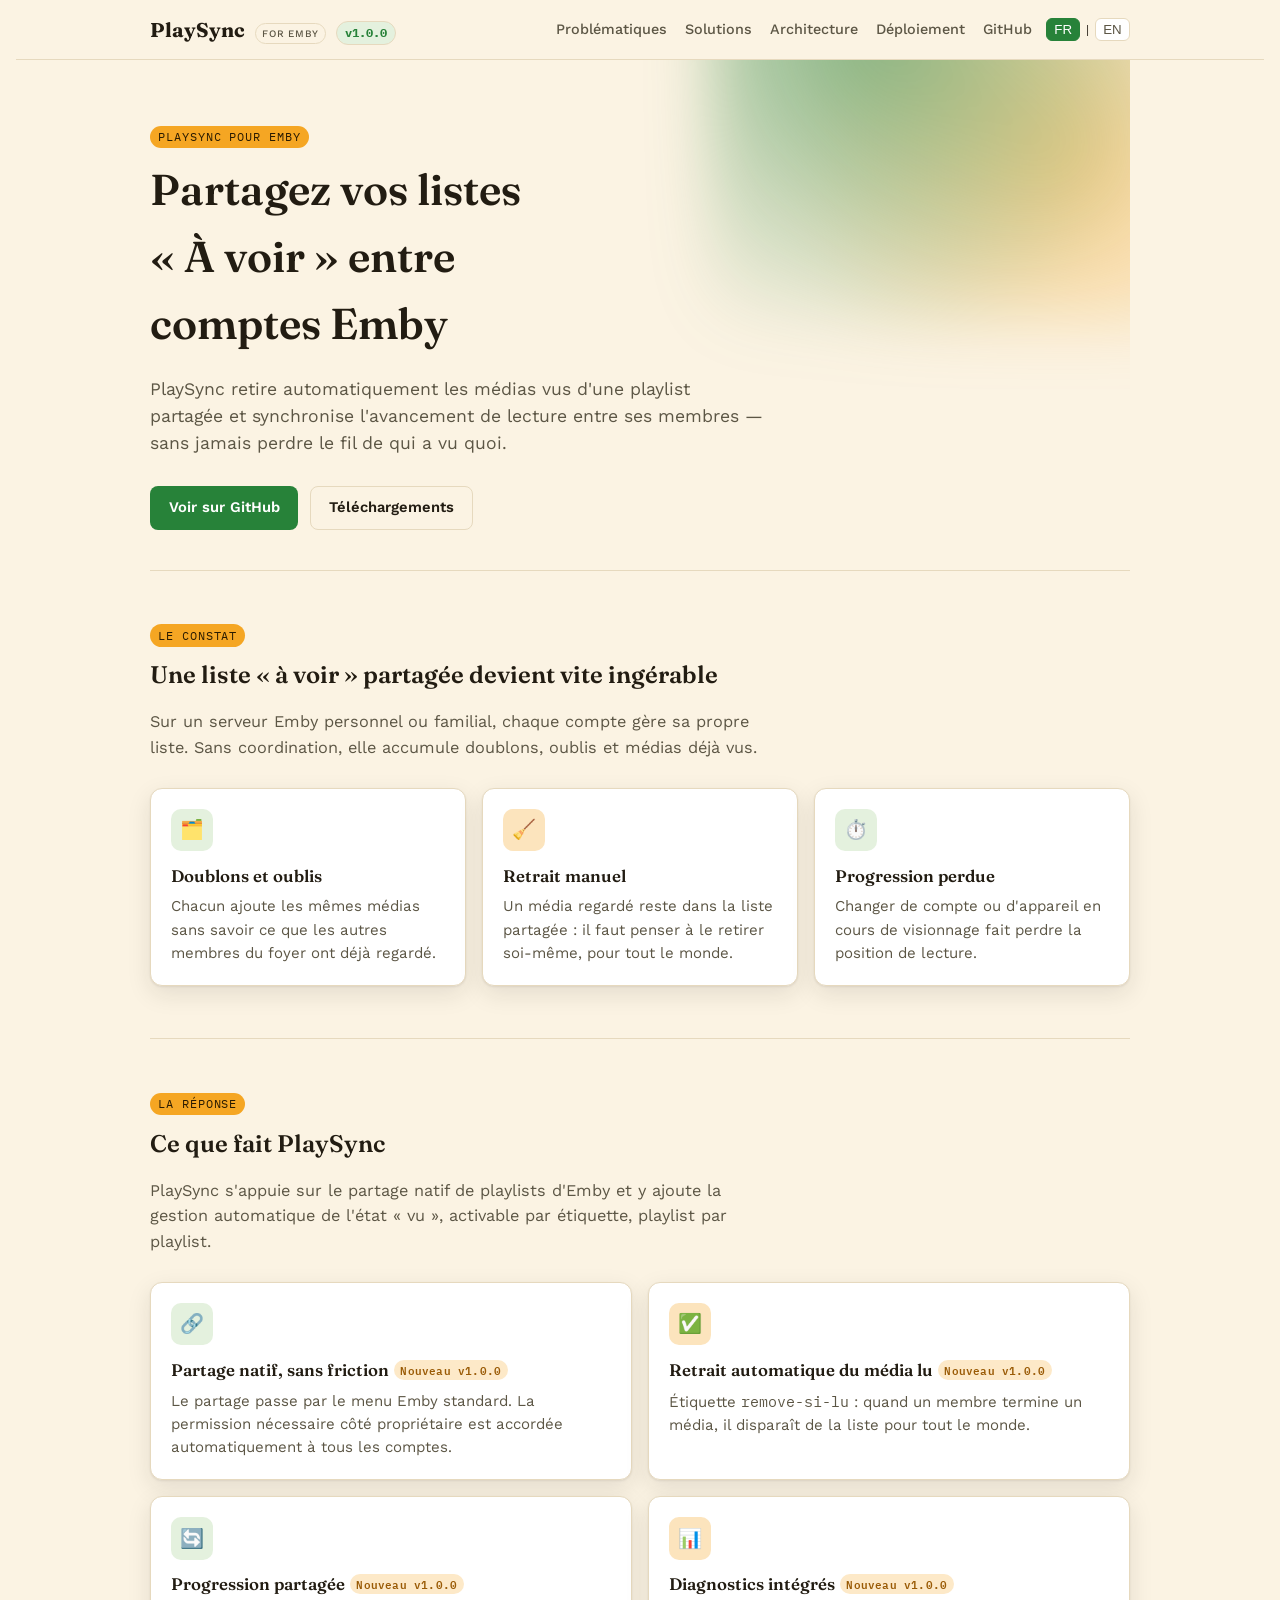
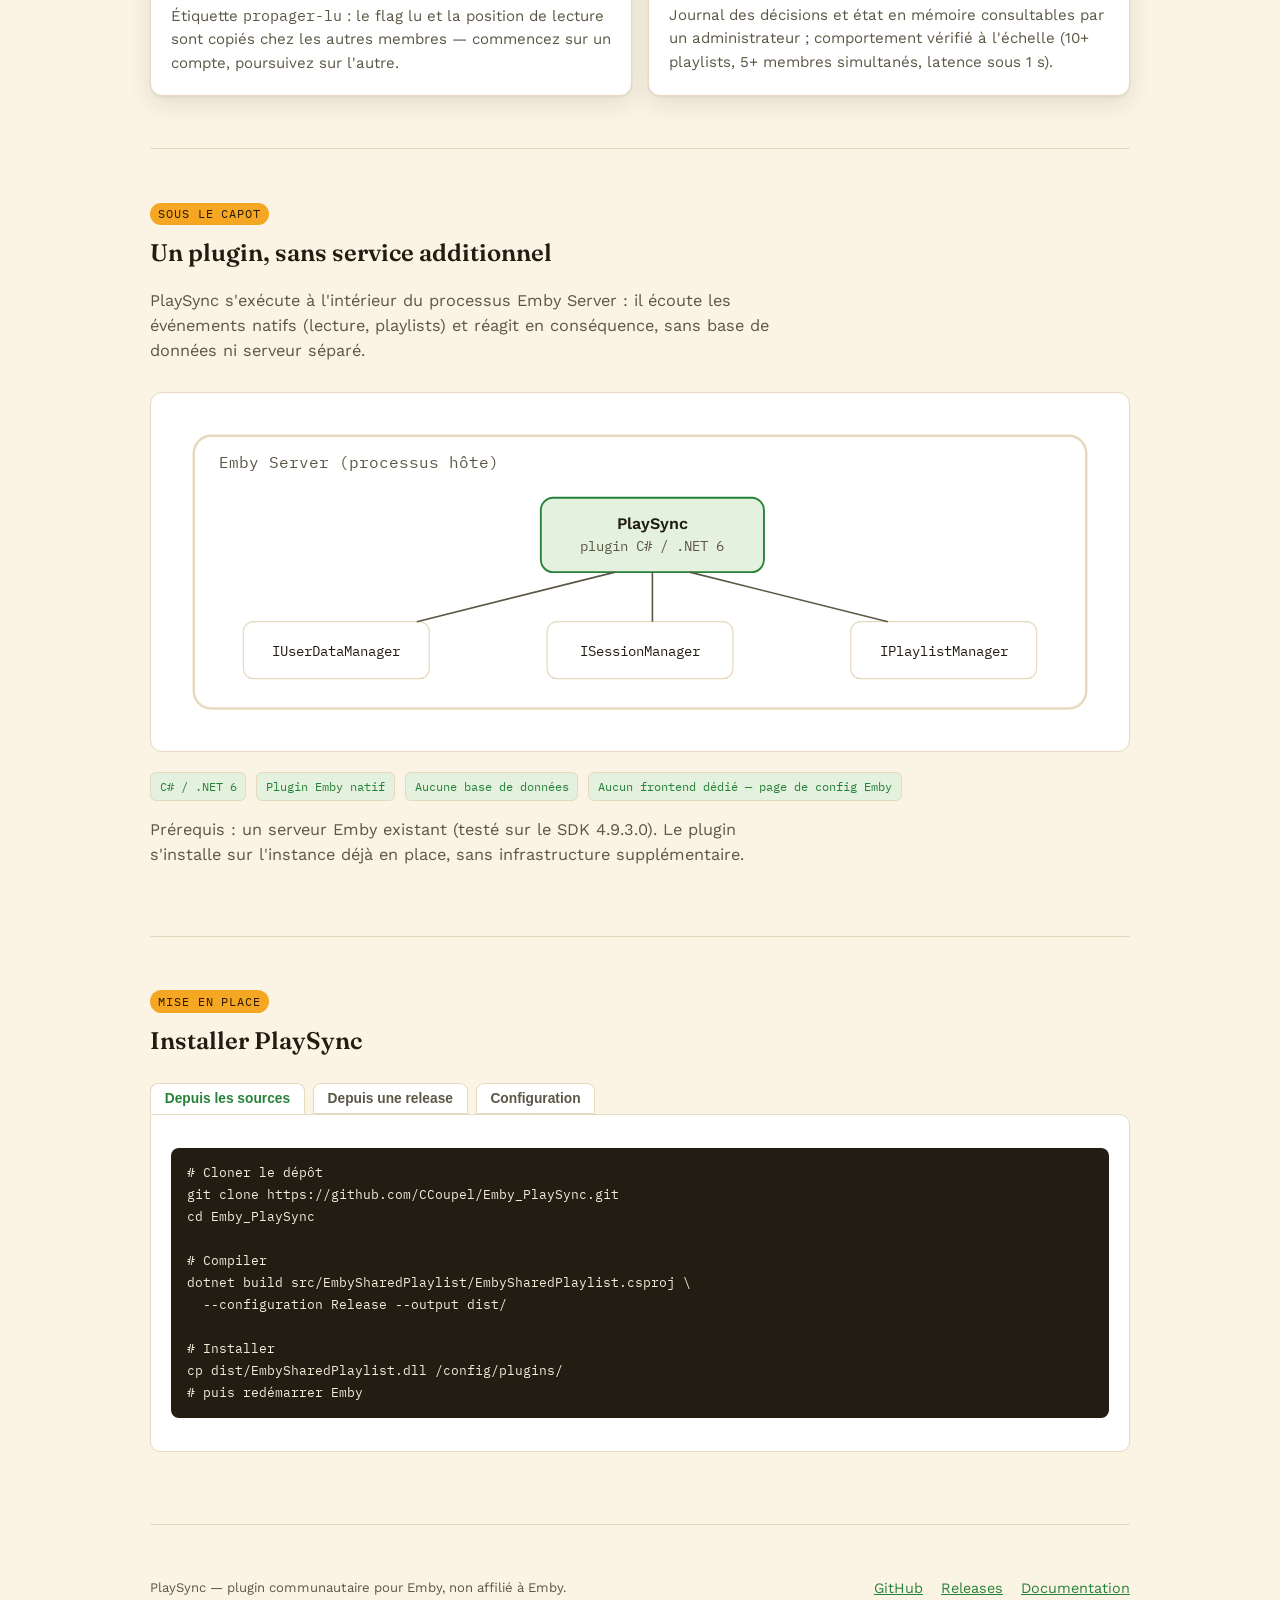
==== MARKETING/index.html @ bf190a09 "docs: met à jour toutes les références après le renommage du dépôt en Emby_PlaySync CCoupel/Emby_sha" ====
<!doctype html>
<html lang="fr">
<head>
  <meta charset="utf-8">
  <meta name="viewport" content="width=device-width, initial-scale=1, viewport-fit=cover">
  <title>PlaySync — playlists partagées pour Emby</title>
  <meta name="description" content="PlaySync partage des playlists « À voir » entre comptes Emby : retrait automatique des médias vus et progression de lecture synchronisée.">
  <meta name="current-major" content="1">
  <link rel="stylesheet" href="assets/style.css">
</head>
<body>

<!-- ============ HEADER ============ -->
<header>
  <div class="wrap row">
    <div class="brand">
      <span>PlaySync</span>
      <span class="for-emby">for Emby</span>
      <span class="version-pill">v1.0.0</span>
    </div>
    <nav>
      <a href="#problems" data-i18n="nav.problems">Problématiques</a>
      <a href="#solutions" data-i18n="nav.solutions">Solutions</a>
      <a href="#architecture" data-i18n="nav.architecture">Architecture</a>
      <a href="#deployment" data-i18n="nav.deployment">Déploiement</a>
      <a href="https://github.com/CCoupel/Emby_PlaySync" target="_blank" rel="noopener">GitHub</a>
    </nav>
    <div class="lang-switcher">
      <button class="lang-btn active" data-lang="fr">FR</button>
      <span>|</span>
      <button class="lang-btn" data-lang="en">EN</button>
    </div>
  </div>
</header>

<!-- ============ HERO ============ -->
<section class="hero wrap" style="border-top:none;">
  <span class="eyebrow" data-i18n="hero.eyebrow">PlaySync pour Emby</span>
  <h1 data-i18n="hero.title">Partagez vos listes « À voir » entre comptes Emby</h1>
  <p class="lede" data-i18n="hero.lede">PlaySync retire automatiquement les médias vus d'une playlist partagée et synchronise l'avancement de lecture entre ses membres — sans jamais perdre le fil de qui a vu quoi.</p>
  <div class="cta-row">
    <a class="btn btn-primary" href="https://github.com/CCoupel/Emby_PlaySync" target="_blank" rel="noopener" data-i18n="hero.cta_primary">Voir sur GitHub</a>
    <a class="btn btn-ghost" href="https://github.com/CCoupel/Emby_PlaySync/releases" target="_blank" rel="noopener" data-i18n="hero.cta_secondary">Téléchargements</a>
  </div>
</section>

<!-- ============ PROBLEMS ============ -->
<section id="problems" class="wrap">
  <span class="eyebrow" data-i18n="problems.eyebrow">Le constat</span>
  <h2 data-i18n="problems.title">Une liste « à voir » partagée devient vite ingérable</h2>
  <p class="intro" data-i18n="problems.intro">Sur un serveur Emby personnel ou familial, chaque compte gère sa propre liste. Sans coordination, elle accumule doublons, oublis et médias déjà vus.</p>
  <div class="grid3">
    <div class="card">
      <span class="icon">🗂️</span>
      <h3 data-i18n="problems.c1.title">Doublons et oublis</h3>
      <p data-i18n="problems.c1.text">Chacun ajoute les mêmes médias sans savoir ce que les autres membres du foyer ont déjà regardé.</p>
    </div>
    <div class="card">
      <span class="icon">🧹</span>
      <h3 data-i18n="problems.c2.title">Retrait manuel</h3>
      <p data-i18n="problems.c2.text">Un média regardé reste dans la liste partagée : il faut penser à le retirer soi-même, pour tout le monde.</p>
    </div>
    <div class="card">
      <span class="icon">⏱️</span>
      <h3 data-i18n="problems.c3.title">Progression perdue</h3>
      <p data-i18n="problems.c3.text">Changer de compte ou d'appareil en cours de visionnage fait perdre la position de lecture.</p>
    </div>
  </div>
</section>

<!-- ============ SOLUTIONS ============ -->
<section id="solutions" class="wrap">
  <span class="eyebrow" data-i18n="solutions.eyebrow">La réponse</span>
  <h2 data-i18n="solutions.title">Ce que fait PlaySync</h2>
  <p class="intro" data-i18n="solutions.intro">PlaySync s'appuie sur le partage natif de playlists d'Emby et y ajoute la gestion automatique de l'état « vu », activable par étiquette, playlist par playlist.</p>
  <div class="grid2">
    <div class="card">
      <span class="icon">🔗</span>
      <h3><span data-i18n="solutions.c1.title">Partage natif, sans friction</span> <span class="badge badge-orange" data-badge-version="v1.0.0">Nouveau v1.0.0</span></h3>
      <p data-i18n="solutions.c1.text">Le partage passe par le menu Emby standard. La permission nécessaire côté propriétaire est accordée automatiquement à tous les comptes.</p>
    </div>
    <div class="card">
      <span class="icon">✅</span>
      <h3><span data-i18n="solutions.c2.title">Retrait automatique du média lu</span> <span class="badge badge-orange" data-badge-version="v1.0.0">Nouveau v1.0.0</span></h3>
      <p data-i18n="solutions.c2.text">Étiquette <code>remove-si-lu</code> : quand un membre termine un média, il disparaît de la liste pour tout le monde.</p>
    </div>
    <div class="card">
      <span class="icon">🔄</span>
      <h3><span data-i18n="solutions.c3.title">Progression partagée</span> <span class="badge badge-orange" data-badge-version="v1.0.0">Nouveau v1.0.0</span></h3>
      <p data-i18n="solutions.c3.text">Étiquette <code>propager-lu</code> : le flag lu et la position de lecture sont copiés chez les autres membres — commencez sur un compte, poursuivez sur l'autre.</p>
    </div>
    <div class="card">
      <span class="icon">📊</span>
      <h3><span data-i18n="solutions.c4.title">Diagnostics intégrés</span> <span class="badge badge-orange" data-badge-version="v1.0.0">Nouveau v1.0.0</span></h3>
      <p data-i18n="solutions.c4.text">Journal des décisions et état en mémoire consultables par un administrateur ; comportement vérifié à l'échelle (10+ playlists, 5+ membres simultanés, latence sous 1 s).</p>
    </div>
  </div>
</section>

<!-- ============ ARCHITECTURE ============ -->
<section id="architecture" class="wrap">
  <span class="eyebrow" data-i18n="architecture.eyebrow">Sous le capot</span>
  <h2 data-i18n="architecture.title">Un plugin, sans service additionnel</h2>
  <p class="intro" data-i18n="architecture.intro">PlaySync s'exécute à l'intérieur du processus Emby Server : il écoute les événements natifs (lecture, playlists) et réagit en conséquence, sans base de données ni serveur séparé.</p>

  <div class="diagram">
    <svg viewBox="0 0 760 260" role="img" aria-label="Schéma d'architecture de PlaySync">
      <rect x="20" y="20" width="720" height="220" rx="14" fill="none" stroke="var(--line)" stroke-width="2"/>
      <text x="40" y="46" font-family="IBM Plex Mono, monospace" font-size="13" fill="var(--ink-soft)">Emby Server (processus hôte)</text>

      <rect x="300" y="70" width="180" height="60" rx="10" fill="var(--accent-soft)" stroke="var(--accent)" stroke-width="1.5"/>
      <text x="390" y="95" text-anchor="middle" font-family="Work Sans, sans-serif" font-size="13" font-weight="600" fill="var(--ink)">PlaySync</text>
      <text x="390" y="113" text-anchor="middle" font-family="IBM Plex Mono, monospace" font-size="11" fill="var(--ink-soft)">plugin C# / .NET 6</text>

      <rect x="60" y="170" width="150" height="46" rx="8" fill="var(--bg-raised)" stroke="var(--line)"/>
      <text x="135" y="198" text-anchor="middle" font-family="IBM Plex Mono, monospace" font-size="11" fill="var(--ink)">IUserDataManager</text>

      <rect x="305" y="170" width="150" height="46" rx="8" fill="var(--bg-raised)" stroke="var(--line)"/>
      <text x="380" y="198" text-anchor="middle" font-family="IBM Plex Mono, monospace" font-size="11" fill="var(--ink)">ISessionManager</text>

      <rect x="550" y="170" width="150" height="46" rx="8" fill="var(--bg-raised)" stroke="var(--line)"/>
      <text x="625" y="198" text-anchor="middle" font-family="IBM Plex Mono, monospace" font-size="11" fill="var(--ink)">IPlaylistManager</text>

      <line x1="360" y1="130" x2="200" y2="170" stroke="var(--ink-soft)" stroke-width="1.3"/>
      <line x1="390" y1="130" x2="390" y2="170" stroke="var(--ink-soft)" stroke-width="1.3"/>
      <line x1="420" y1="130" x2="580" y2="170" stroke="var(--ink-soft)" stroke-width="1.3"/>
    </svg>
  </div>

  <div class="stack-list">
    <span>C# / .NET 6</span>
    <span data-i18n="architecture.stack.native">Plugin Emby natif</span>
    <span data-i18n="architecture.stack.nodb">Aucune base de données</span>
    <span data-i18n="architecture.stack.noui">Aucun frontend dédié — page de config Emby</span>
  </div>
  <p class="intro" style="margin-top:16px;" data-i18n="architecture.requirement">Prérequis : un serveur Emby existant (testé sur le SDK 4.9.3.0). Le plugin s'installe sur l'instance déjà en place, sans infrastructure supplémentaire.</p>
</section>

<!-- ============ DEPLOYMENT ============ -->
<section id="deployment" class="wrap">
  <span class="eyebrow" data-i18n="deployment.eyebrow">Mise en place</span>
  <h2 data-i18n="deployment.title">Installer PlaySync</h2>

  <div class="tabs">
    <button class="tab-btn active" data-tab="sources" data-i18n="deployment.tab.sources">Depuis les sources</button>
    <button class="tab-btn" data-tab="binaries" data-i18n="deployment.tab.binaries">Depuis une release</button>
    <button class="tab-btn" data-tab="config" data-i18n="deployment.tab.config">Configuration</button>
  </div>

  <div class="tab-panel active" data-panel="sources">
    <pre><code># Cloner le dépôt
git clone https://github.com/CCoupel/Emby_PlaySync.git
cd Emby_PlaySync

# Compiler
dotnet build src/EmbySharedPlaylist/EmbySharedPlaylist.csproj \
  --configuration Release --output dist/

# Installer
cp dist/EmbySharedPlaylist.dll /config/plugins/
# puis redémarrer Emby</code></pre>
  </div>

  <div class="tab-panel" data-panel="binaries">
    <table>
      <thead><tr><th data-i18n="deployment.binaries.th_platform">Plateforme</th><th data-i18n="deployment.binaries.th_pkg">Fichier</th><th data-i18n="deployment.binaries.th_cmd">Installation</th></tr></thead>
      <tbody>
        <tr>
          <td data-i18n="deployment.binaries.row_platform">Toutes (partout où Emby Server tourne)</td>
          <td><code>EmbySharedPlaylist.dll</code></td>
          <td data-i18n="deployment.binaries.row_cmd">Copier dans le dossier <code>plugins/</code> d'Emby (racine, pas de sous-dossier), puis redémarrer.</td>
        </tr>
      </tbody>
    </table>
    <p class="intro" style="margin-top:14px;" data-i18n="deployment.binaries.link">Dernière version sur la page <a href="https://github.com/CCoupel/Emby_PlaySync/releases" target="_blank" rel="noopener">GitHub Releases</a>.</p>
  </div>

  <div class="tab-panel" data-panel="config">
    <p class="intro" data-i18n="deployment.config.intro">La configuration se fait dans la page du plugin (tableau de bord Emby) et par étiquette sur chaque playlist — aucun fichier séparé à éditer.</p>
    <table>
      <thead><tr><th data-i18n="deployment.config.th_key">Paramètre</th><th data-i18n="deployment.config.th_default">Défaut</th><th data-i18n="deployment.config.th_role">Rôle</th></tr></thead>
      <tbody>
        <tr><td><code>AutoEnableSharing</code></td><td>true</td><td data-i18n="deployment.config.row1">Accorde automatiquement la permission de partage à tous les comptes</td></tr>
        <tr><td><code>remove-si-lu</code></td><td>NON</td><td data-i18n="deployment.config.row2">Étiquette de playlist — retire un média lu pour tous les membres</td></tr>
        <tr><td><code>propager-lu</code></td><td>NON</td><td data-i18n="deployment.config.row3">Étiquette de playlist — propage le flag lu et la position de lecture</td></tr>
        <tr><td><code>EnableDiagnostics</code></td><td>true</td><td data-i18n="deployment.config.row4">Active le journal et l'état consultables par un administrateur</td></tr>
      </tbody>
    </table>
  </div>
</section>

<footer class="wrap">
  <div class="row">
    <p data-i18n="footer.tagline">PlaySync — plugin communautaire pour Emby, non affilié à Emby.</p>
    <div class="links">
      <a href="https://github.com/CCoupel/Emby_PlaySync" target="_blank" rel="noopener">GitHub</a>
      <a href="https://github.com/CCoupel/Emby_PlaySync/releases" target="_blank" rel="noopener" data-i18n="footer.releases">Releases</a>
      <a href="https://github.com/CCoupel/Emby_PlaySync/blob/main/docs/chronogrammes.md" target="_blank" rel="noopener" data-i18n="footer.docs">Documentation</a>
    </div>
  </div>
</footer>

<script src="assets/badges.js"></script>
<script src="assets/lang.js"></script>
<script>
  // Onglets de la section Déploiement (comportement local, sans i18n)
  document.querySelectorAll('.tab-btn').forEach(function (btn) {
    btn.addEventListener('click', function () {
      document.querySelectorAll('.tab-btn').forEach(function (b) { b.classList.remove('active'); });
      document.querySelectorAll('.tab-panel').forEach(function (p) { p.classList.remove('active'); });
      btn.classList.add('active');
      document.querySelector('.tab-panel[data-panel="' + btn.dataset.tab + '"]').classList.add('active');
    });
  });
</script>
</body>
</html>
---- MARKETING/assets/style.css ----
/* PlaySync — site marketing — feuille de styles commune */
@import url('https://fonts.googleapis.com/css2?family=Fraunces:opsz,wght@9..144,400;9..144,600;9..144,700&family=Work+Sans:wght@400;500;600;700&family=IBM+Plex+Mono:wght@400;500&display=swap');

:root{
  /* clair — vert vif et chaleureux */
  --bg: #FBF3E3;
  --bg-raised: #FFFFFF;
  --ink: #221C12;
  --ink-soft: #5C5645;
  --accent: #278239;
  --accent-ink: #FFFFFF;
  --accent-soft: #E4F1DE;
  --accent-warm: #F5A623;
  --accent-warm-ink: #2A1B00;
  --line: #E6D9BE;
  --badge-orange-bg: #FDE9C8;
  --badge-orange-fg: #9A5B06;
  --badge-blue-bg: #DCEAF7;
  --badge-blue-fg: #1F6FA0;
  --code-bg: #221C12;
  --code-ink: #F3ECD8;
  --shadow: 0 1px 2px rgba(34,28,18,0.08), 0 8px 24px rgba(34,28,18,0.10);
  color-scheme: light;
}
@media (prefers-color-scheme: dark){
  :root:not([data-theme="light"]){
    --bg: #12190F;
    --bg-raised: #1B2417;
    --ink: #F3EEDF;
    --ink-soft: #ABBBA3;
    --accent: #4CC26B;
    --accent-ink: #0E1710;
    --accent-soft: #1E3322;
    --accent-warm: #FFC24D;
    --accent-warm-ink: #2A1B00;
    --line: #2B362A;
    --badge-orange-bg: #3A2C12;
    --badge-orange-fg: #F0B25C;
    --badge-blue-bg: #142A3A;
    --badge-blue-fg: #8FC4E8;
    --code-bg: #0D120B;
    --code-ink: #E4EEDD;
    color-scheme: dark;
  }
}
:root[data-theme="dark"]{
  --bg: #12190F;
  --bg-raised: #1B2417;
  --ink: #F3EEDF;
  --ink-soft: #ABBBA3;
  --accent: #4CC26B;
  --accent-ink: #0E1710;
  --accent-soft: #1E3322;
  --accent-warm: #FFC24D;
  --accent-warm-ink: #2A1B00;
  --line: #2B362A;
  --badge-orange-bg: #3A2C12;
  --badge-orange-fg: #F0B25C;
  --badge-blue-bg: #142A3A;
  --badge-blue-fg: #8FC4E8;
  --code-bg: #0D120B;
  --code-ink: #E4EEDD;
  color-scheme: dark;
}

*{box-sizing:border-box;}
html{scroll-behavior:smooth;}
body{
  margin:0; background:var(--bg); color:var(--ink);
  font-family:'Work Sans', sans-serif; line-height:1.55;
  padding-inline:16px;
}
h1,h2,h3{font-family:'Fraunces', serif; font-weight:600; text-wrap:balance; margin:0 0 .4em;}
code, .mono{font-family:'IBM Plex Mono', monospace;}
a{color:var(--accent);}
.wrap{max-width:980px; margin-inline:auto;}

/* header */
header{
  position:sticky; top:env(safe-area-inset-top,0px); z-index:20;
  background:color-mix(in srgb, var(--bg) 88%, transparent);
  backdrop-filter:blur(8px); border-bottom:1px solid var(--line);
  padding-block:14px;
}
header .row{display:flex; align-items:center; gap:14px; flex-wrap:wrap;}
.brand{display:flex; align-items:baseline; gap:.5em; font-family:'Fraunces',serif; font-weight:700; font-size:1.25rem;}
.brand .for-emby{font-family:'Work Sans',sans-serif; font-weight:500; font-size:.62rem; text-transform:uppercase; letter-spacing:.08em; color:var(--ink-soft); border:1px solid var(--line); border-radius:20px; padding:.2em .6em;}
.version-pill{
  font-family:'IBM Plex Mono',monospace; font-size:.72rem; background:var(--accent-soft);
  color:var(--accent); border-radius:20px; padding:.2em .7em; border:1px solid var(--line);
}
nav{display:flex; gap:18px; margin-left:auto; flex-wrap:wrap; font-size:.9rem;}
nav a{color:var(--ink-soft); text-decoration:none; font-weight:500;}
nav a:hover{color:var(--accent);}
.lang-switcher{display:flex; align-items:center; gap:.3em; font-family:'IBM Plex Mono',monospace; font-size:.78rem;}
.lang-btn{
  border:1px solid var(--line); background:var(--bg-raised); color:var(--ink-soft);
  border-radius:6px; padding:.25em .55em; cursor:pointer;
}
.lang-btn.active{background:var(--accent); color:var(--accent-ink); border-color:var(--accent);}

/* hero */
.hero{padding-block:64px 40px; text-align:left; position:relative; overflow:hidden;}
.hero::before{
  content:""; position:absolute; inset:-30% -10% auto auto; width:520px; height:420px;
  background:radial-gradient(circle at 30% 30%, color-mix(in srgb, var(--accent) 55%, transparent), transparent 70%),
             radial-gradient(circle at 70% 60%, color-mix(in srgb, var(--accent-warm) 45%, transparent), transparent 65%);
  filter:blur(30px); z-index:-1; pointer-events:none;
}
.hero h1{font-size:clamp(1.9rem, 4vw, 2.7rem); max-width:16ch;}
.hero p.lede{font-size:1.1rem; color:var(--ink-soft); max-width:56ch; margin:0 0 1.6em;}
.cta-row{display:flex; gap:12px; flex-wrap:wrap;}
.btn{
  display:inline-flex; align-items:center; gap:.5em; padding:.65em 1.2em; border-radius:8px;
  font-weight:600; text-decoration:none; font-size:.92rem; border:1px solid transparent;
}
.btn-primary{background:var(--accent); color:var(--accent-ink);}
.btn-ghost{background:transparent; color:var(--ink); border-color:var(--line);}

section{padding-block:52px; border-top:1px solid var(--line);}
.eyebrow{font-family:'IBM Plex Mono',monospace; text-transform:uppercase; letter-spacing:.08em; font-size:.72rem; color:var(--accent-warm-ink); background:var(--accent-warm); border-radius:20px; padding:.2em .7em; margin-bottom:.8em; display:inline-block;}
section > p.intro{color:var(--ink-soft); max-width:62ch; font-size:1.02rem;}

.grid3{display:grid; grid-template-columns:repeat(3,1fr); gap:16px; margin-top:28px;}
.grid2{display:grid; grid-template-columns:repeat(2,1fr); gap:16px; margin-top:28px;}
@media (max-width:760px){.grid3,.grid2{grid-template-columns:1fr;}}

.card{
  background:var(--bg-raised); border:1px solid var(--line); border-radius:12px;
  padding:20px; box-shadow:var(--shadow);
}
.card h3{font-size:1.05rem; margin-bottom:.4em; display:flex; align-items:center; flex-wrap:wrap; gap:.3em;}
.card p{color:var(--ink-soft); font-size:.94rem; margin:0;}
.card .icon{
  width:2.2em; height:2.2em; display:flex; align-items:center; justify-content:center;
  border-radius:10px; font-size:1.2rem; margin-bottom:.6em;
}
.card:nth-child(odd) .icon{background:var(--accent-soft);}
.card:nth-child(even) .icon{background:color-mix(in srgb, var(--accent-warm) 30%, var(--bg-raised));}

.badge{
  font-family:'IBM Plex Mono',monospace; font-size:.66rem; font-weight:600;
  border-radius:20px; padding:.15em .6em; letter-spacing:.02em;
}
.badge-orange{background:var(--badge-orange-bg); color:var(--badge-orange-fg);}
.badge-blue{background:var(--badge-blue-bg); color:var(--badge-blue-fg);}

.diagram{
  background:var(--bg-raised); border:1px solid var(--line); border-radius:12px; padding:18px;
  margin-top:28px; overflow-x:auto;
}
.diagram svg{display:block; margin-inline:auto; max-width:100%; height:auto;}
.stack-list{margin-top:20px; display:flex; flex-wrap:wrap; gap:10px;}
.stack-list span{
  font-family:'IBM Plex Mono',monospace; font-size:.78rem; background:var(--accent-soft);
  color:var(--accent); border-radius:6px; padding:.3em .7em; border:1px solid var(--line);
}

.tabs{display:flex; gap:8px; margin-top:24px; flex-wrap:wrap;}
.tab-btn{
  border:1px solid var(--line); background:var(--bg-raised); color:var(--ink-soft);
  padding:.5em 1em; border-radius:8px 8px 0 0; cursor:pointer; font-weight:600; font-size:.86rem;
}
.tab-btn.active{color:var(--accent); border-bottom-color:var(--bg-raised); background:var(--bg-raised);}
.tab-panel{
  display:none; background:var(--bg-raised); border:1px solid var(--line); border-radius:0 10px 10px 10px;
  padding:20px;
}
.tab-panel.active{display:block;}
pre{
  background:var(--code-bg); color:var(--code-ink); padding:14px 16px; border-radius:8px;
  overflow-x:auto; font-size:.82rem; line-height:1.6;
}
table{border-collapse:collapse; width:100%; font-size:.88rem; margin-top:8px;}
th,td{text-align:left; padding:.5em .6em; border-bottom:1px solid var(--line);}
th{color:var(--ink-soft); font-weight:600; font-size:.78rem; text-transform:uppercase; letter-spacing:.03em;}

footer{padding-block:40px 60px; border-top:1px solid var(--line); margin-top:20px;}
footer .row{display:flex; justify-content:space-between; align-items:center; flex-wrap:wrap; gap:16px;}
footer .links{display:flex; gap:18px; flex-wrap:wrap; font-size:.9rem;}
footer p{color:var(--ink-soft); font-size:.82rem;}
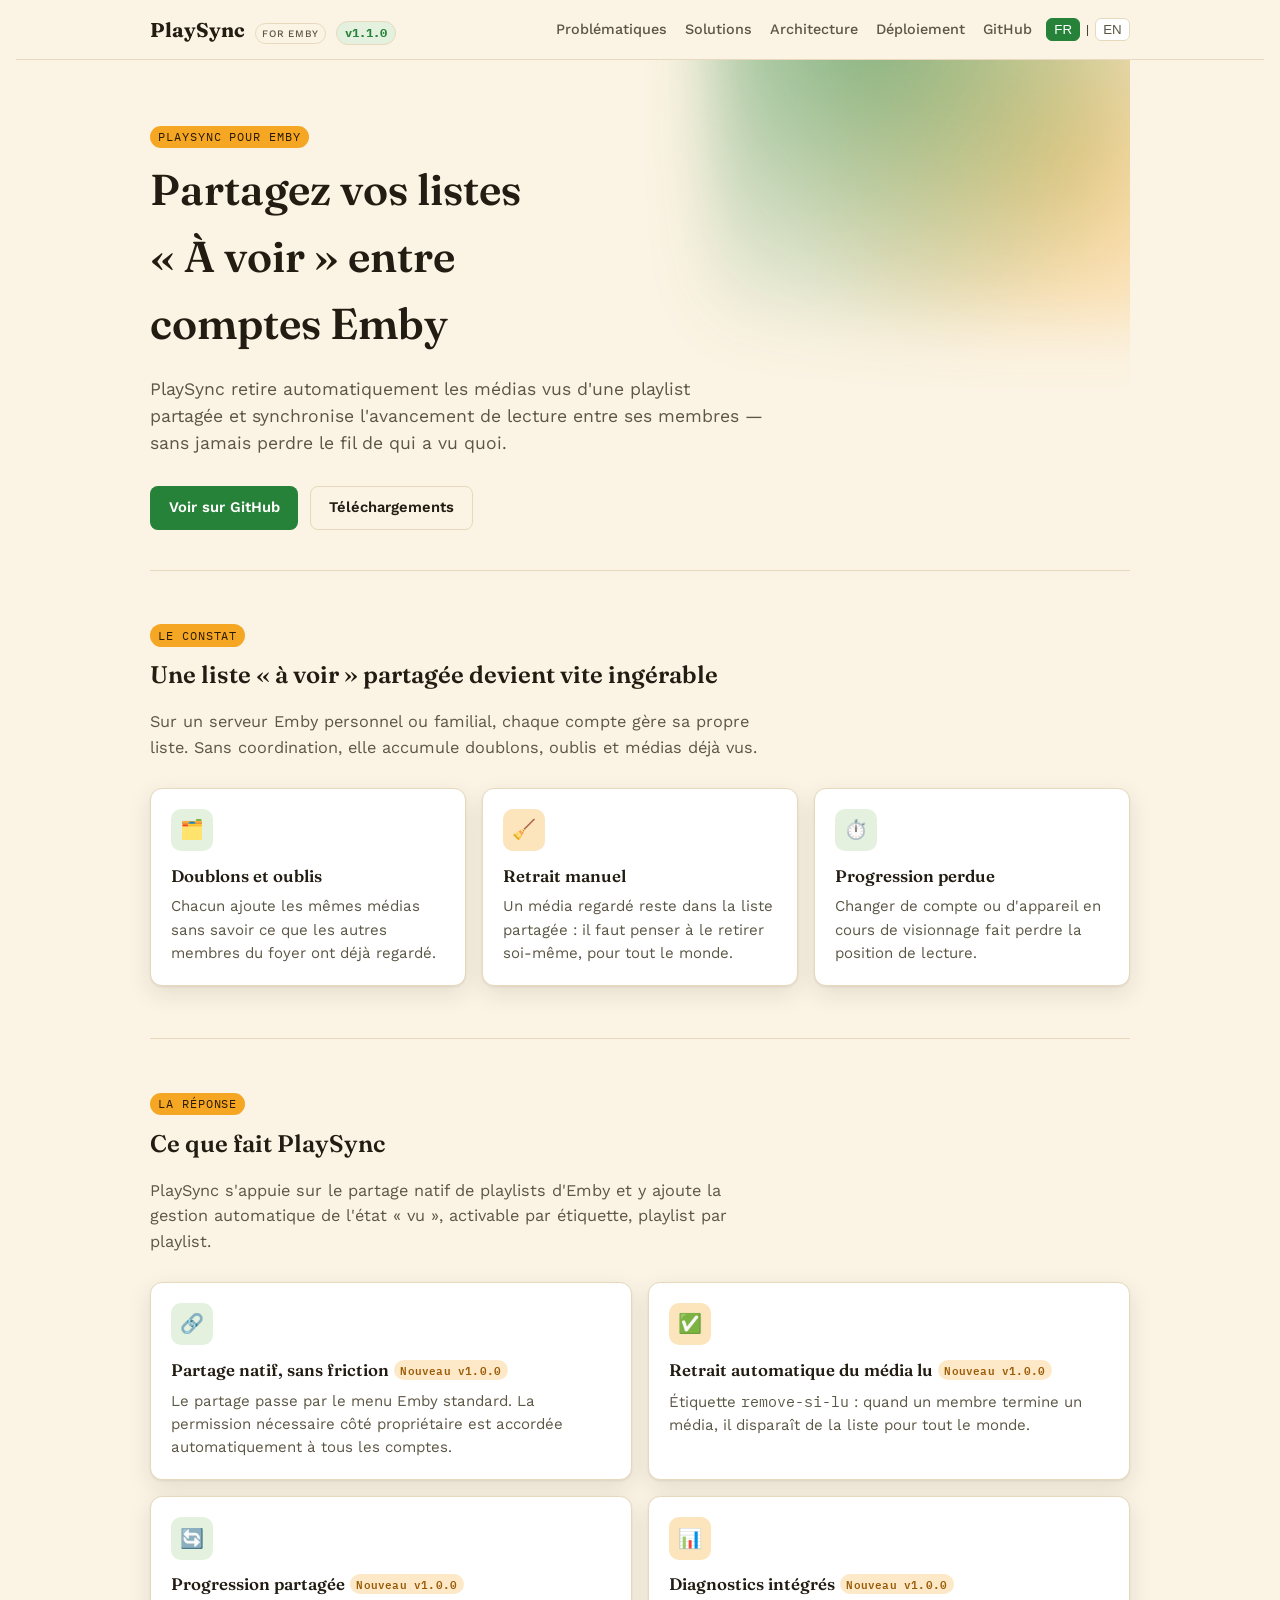
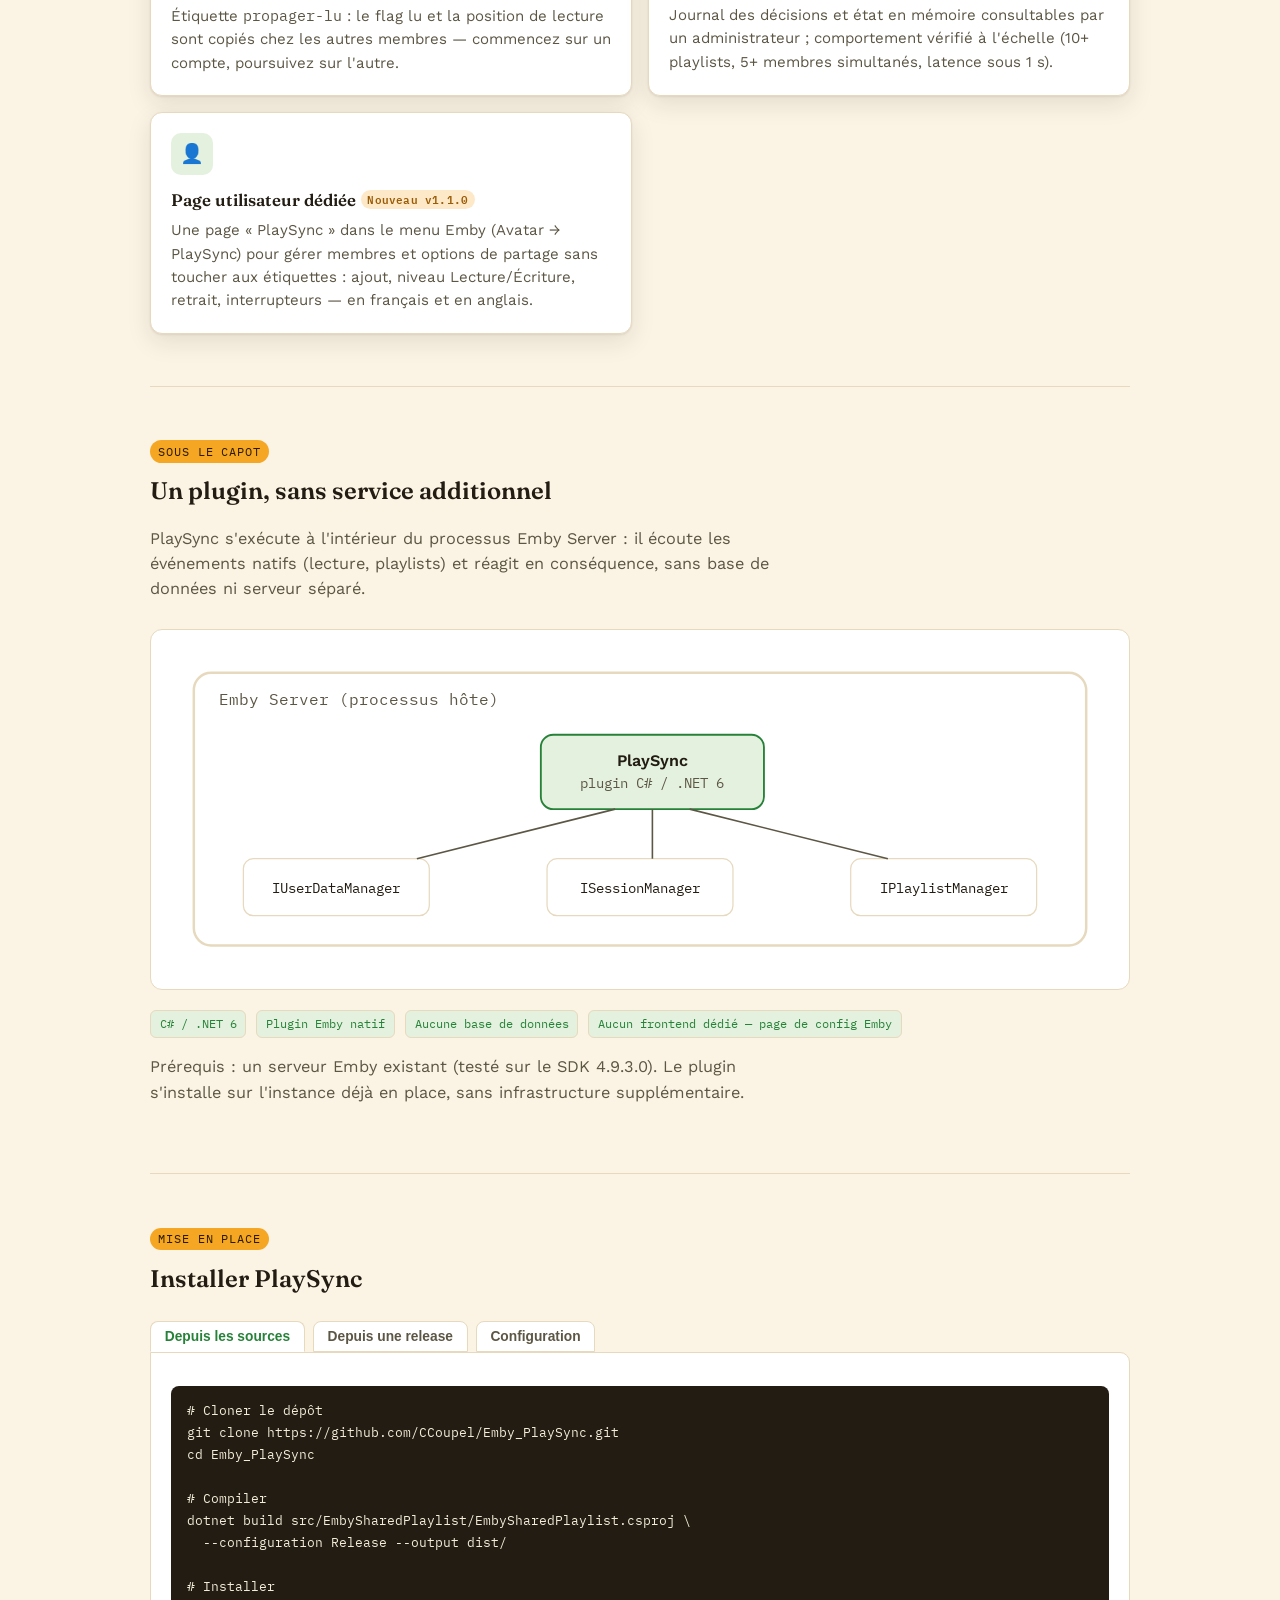
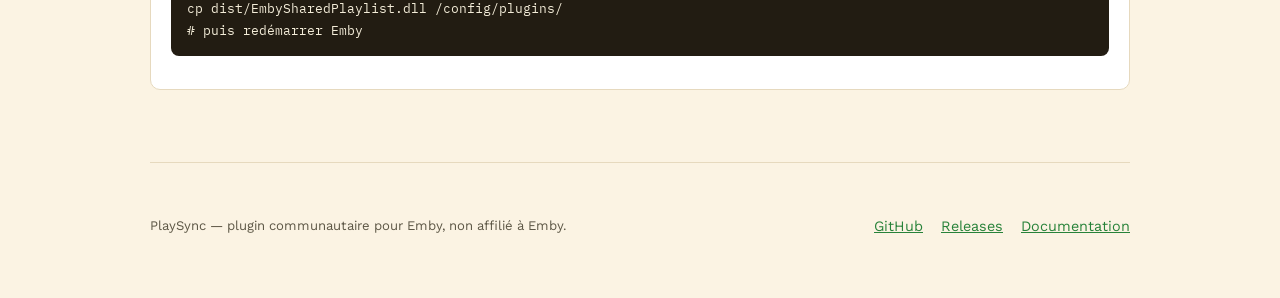
==== commit 1654ba68: "feat(site): met à jour le site marketing pour v1.1.0 + release notes publiques - MARKETING/ : versio" ====
--- a/MARKETING/index.html
+++ b/MARKETING/index.html
@@ -16,7 +16,7 @@
     <div class="brand">
       <span>PlaySync</span>
       <span class="for-emby">for Emby</span>
-      <span class="version-pill">v1.0.0</span>
+      <span class="version-pill">v1.1.0</span>
     </div>
     <nav>
       <a href="#problems" data-i18n="nav.problems">Problématiques</a>
@@ -93,6 +93,11 @@
       <span class="icon">📊</span>
       <h3><span data-i18n="solutions.c4.title">Diagnostics intégrés</span> <span class="badge badge-orange" data-badge-version="v1.0.0">Nouveau v1.0.0</span></h3>
       <p data-i18n="solutions.c4.text">Journal des décisions et état en mémoire consultables par un administrateur ; comportement vérifié à l'échelle (10+ playlists, 5+ membres simultanés, latence sous 1 s).</p>
+    </div>
+    <div class="card">
+      <span class="icon">👤</span>
+      <h3><span data-i18n="solutions.c5.title">Page utilisateur dédiée</span> <span class="badge badge-orange" data-badge-version="v1.1.0">Nouveau v1.1.0</span></h3>
+      <p data-i18n="solutions.c5.text">Une page « PlaySync » dans le menu Emby (Avatar → PlaySync) pour gérer membres et options de partage sans toucher aux étiquettes : ajout, niveau Lecture/Écriture, retrait, interrupteurs — en français et en anglais.</p>
     </div>
   </div>
 </section>
@@ -180,7 +185,7 @@
     <table>
       <thead><tr><th data-i18n="deployment.config.th_key">Paramètre</th><th data-i18n="deployment.config.th_default">Défaut</th><th data-i18n="deployment.config.th_role">Rôle</th></tr></thead>
       <tbody>
-        <tr><td><code>AutoEnableSharing</code></td><td>true</td><td data-i18n="deployment.config.row1">Accorde automatiquement la permission de partage à tous les comptes</td></tr>
+        <tr><td><code>AutoEnableSharing</code></td><td>false</td><td data-i18n="deployment.config.row1">Accorde automatiquement la permission de partage à tous les comptes</td></tr>
         <tr><td><code>remove-si-lu</code></td><td>NON</td><td data-i18n="deployment.config.row2">Étiquette de playlist — retire un média lu pour tous les membres</td></tr>
         <tr><td><code>propager-lu</code></td><td>NON</td><td data-i18n="deployment.config.row3">Étiquette de playlist — propage le flag lu et la position de lecture</td></tr>
         <tr><td><code>EnableDiagnostics</code></td><td>true</td><td data-i18n="deployment.config.row4">Active le journal et l'état consultables par un administrateur</td></tr>
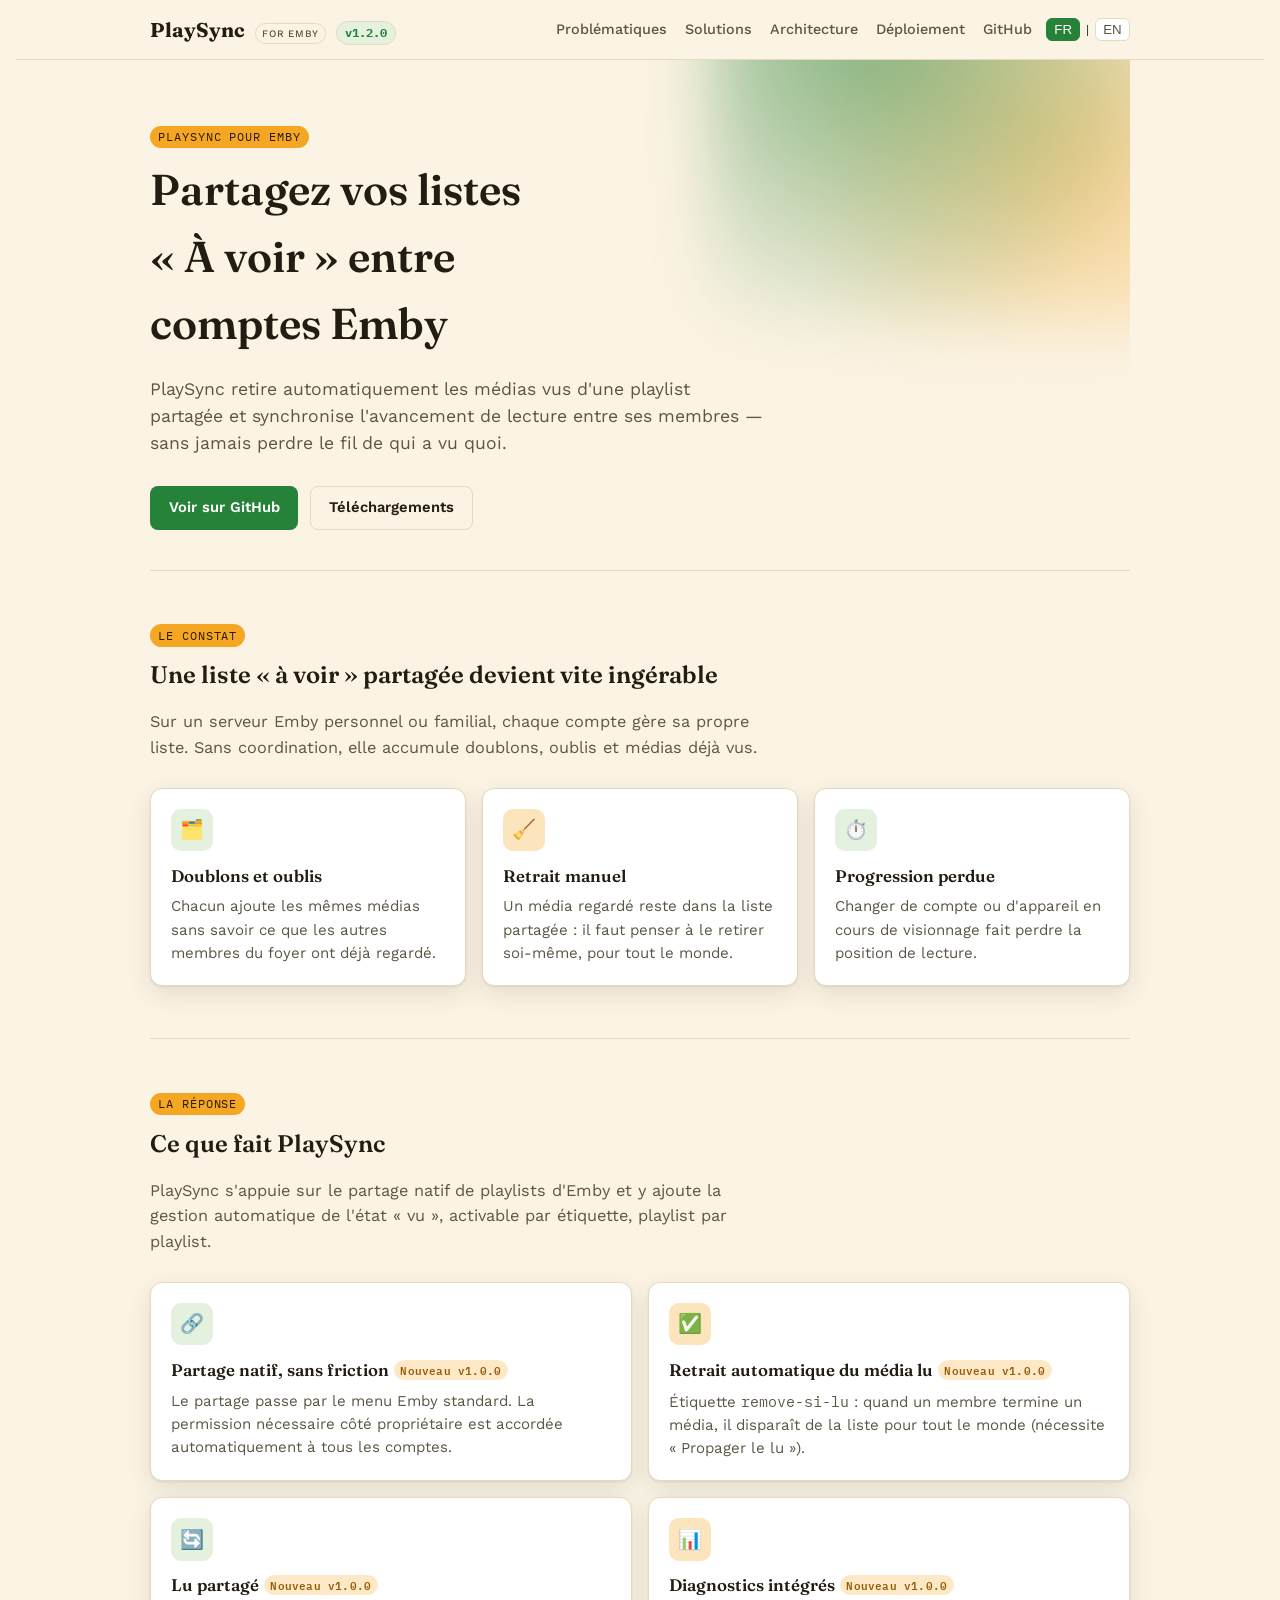
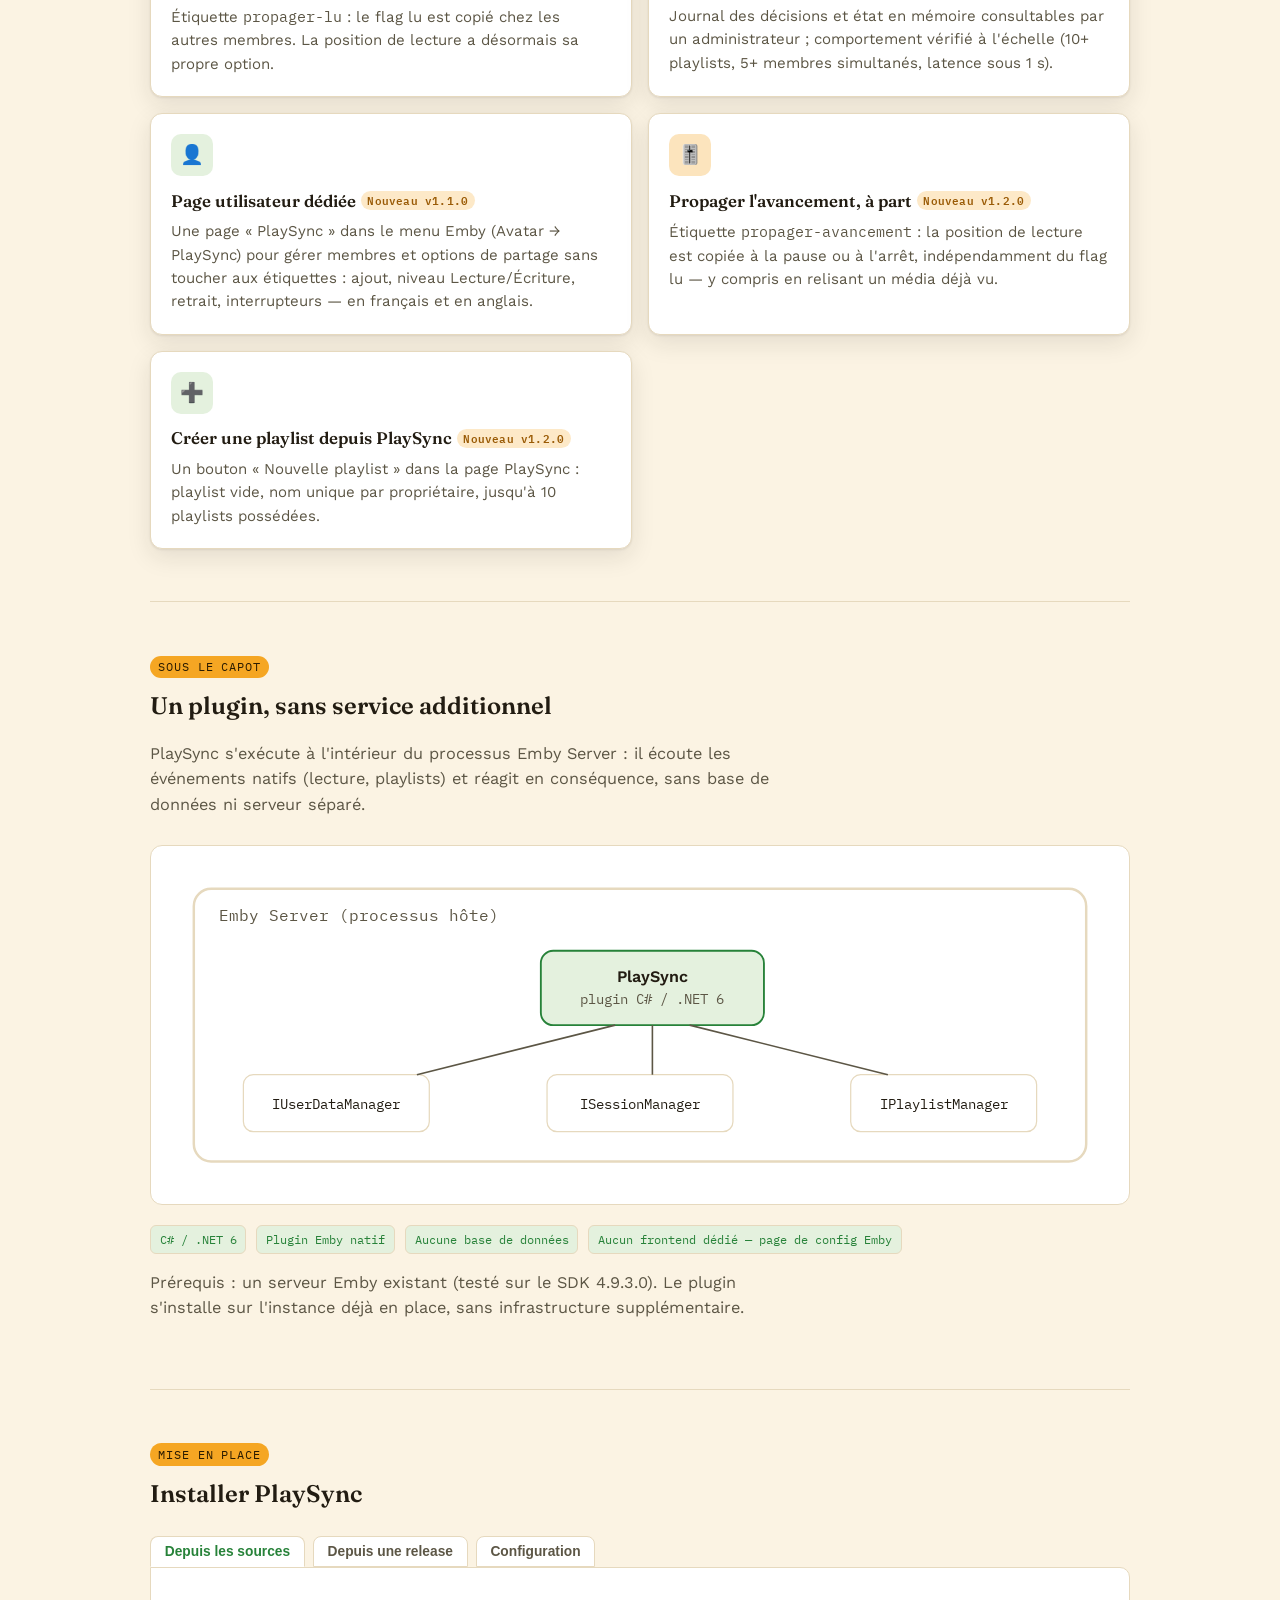
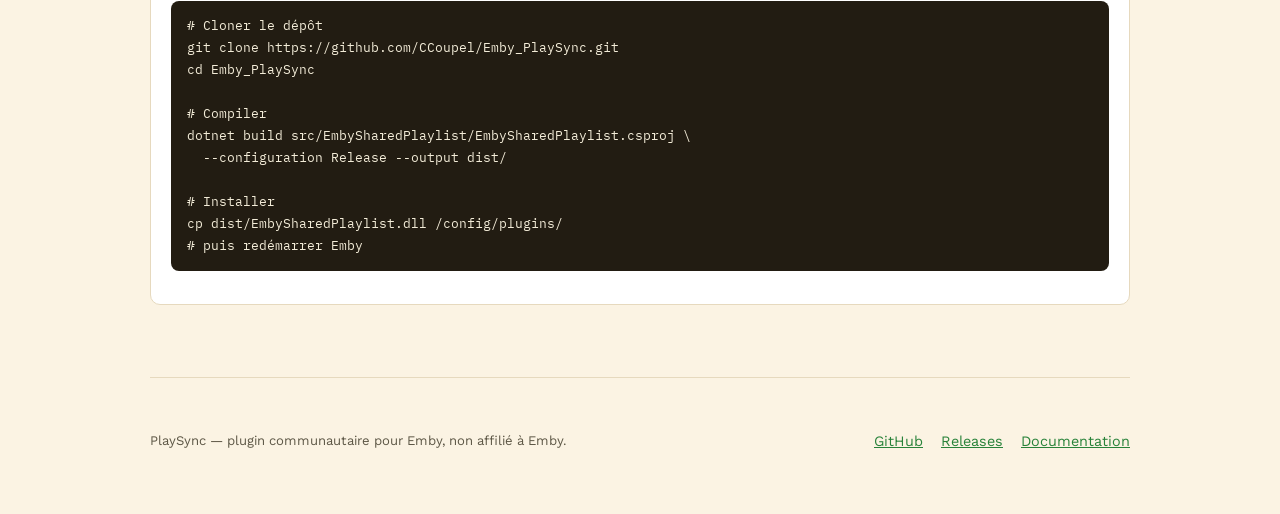
==== commit 1a78c2c1: "docs(site): met à jour le site marketing pour v1.2.0 Co-Authored-By: Claude Sonnet 5.5 <noreply@anth" ====
--- a/MARKETING/index.html
+++ b/MARKETING/index.html
@@ -16,7 +16,7 @@
     <div class="brand">
       <span>PlaySync</span>
       <span class="for-emby">for Emby</span>
-      <span class="version-pill">v1.1.0</span>
+      <span class="version-pill">v1.2.0</span>
     </div>
     <nav>
       <a href="#problems" data-i18n="nav.problems">Problématiques</a>
@@ -82,12 +82,12 @@
     <div class="card">
       <span class="icon">✅</span>
       <h3><span data-i18n="solutions.c2.title">Retrait automatique du média lu</span> <span class="badge badge-orange" data-badge-version="v1.0.0">Nouveau v1.0.0</span></h3>
-      <p data-i18n="solutions.c2.text">Étiquette <code>remove-si-lu</code> : quand un membre termine un média, il disparaît de la liste pour tout le monde.</p>
+      <p data-i18n="solutions.c2.text">Étiquette <code>remove-si-lu</code> : quand un membre termine un média, il disparaît de la liste pour tout le monde (nécessite « Propager le lu »).</p>
     </div>
     <div class="card">
       <span class="icon">🔄</span>
       <h3><span data-i18n="solutions.c3.title">Progression partagée</span> <span class="badge badge-orange" data-badge-version="v1.0.0">Nouveau v1.0.0</span></h3>
-      <p data-i18n="solutions.c3.text">Étiquette <code>propager-lu</code> : le flag lu et la position de lecture sont copiés chez les autres membres — commencez sur un compte, poursuivez sur l'autre.</p>
+      <p data-i18n="solutions.c3.text">Étiquette <code>propager-lu</code> : le flag lu est copié chez les autres membres. La position de lecture a désormais sa propre option.</p>
     </div>
     <div class="card">
       <span class="icon">📊</span>
@@ -98,6 +98,16 @@
       <span class="icon">👤</span>
       <h3><span data-i18n="solutions.c5.title">Page utilisateur dédiée</span> <span class="badge badge-orange" data-badge-version="v1.1.0">Nouveau v1.1.0</span></h3>
       <p data-i18n="solutions.c5.text">Une page « PlaySync » dans le menu Emby (Avatar → PlaySync) pour gérer membres et options de partage sans toucher aux étiquettes : ajout, niveau Lecture/Écriture, retrait, interrupteurs — en français et en anglais.</p>
+    </div>
+    <div class="card">
+      <span class="icon">🎚️</span>
+      <h3><span data-i18n="solutions.c6.title">Propager l'avancement, à part</span> <span class="badge badge-orange" data-badge-version="v1.2.0">Nouveau v1.2.0</span></h3>
+      <p data-i18n="solutions.c6.text">Étiquette <code>propager-avancement</code> : la position de lecture est copiée à la pause ou à l'arrêt, indépendamment du flag lu — y compris en relisant un média déjà vu.</p>
+    </div>
+    <div class="card">
+      <span class="icon">➕</span>
+      <h3><span data-i18n="solutions.c7.title">Créer une playlist depuis PlaySync</span> <span class="badge badge-orange" data-badge-version="v1.2.0">Nouveau v1.2.0</span></h3>
+      <p data-i18n="solutions.c7.text">Un bouton « Nouvelle playlist » dans la page PlaySync : playlist vide, nom unique par propriétaire, jusqu'à 10 playlists possédées.</p>
     </div>
   </div>
 </section>
@@ -186,8 +196,9 @@
       <thead><tr><th data-i18n="deployment.config.th_key">Paramètre</th><th data-i18n="deployment.config.th_default">Défaut</th><th data-i18n="deployment.config.th_role">Rôle</th></tr></thead>
       <tbody>
         <tr><td><code>AutoEnableSharing</code></td><td>false</td><td data-i18n="deployment.config.row1">Accorde automatiquement la permission de partage à tous les comptes</td></tr>
-        <tr><td><code>remove-si-lu</code></td><td>NON</td><td data-i18n="deployment.config.row2">Étiquette de playlist — retire un média lu pour tous les membres</td></tr>
-        <tr><td><code>propager-lu</code></td><td>NON</td><td data-i18n="deployment.config.row3">Étiquette de playlist — propage le flag lu et la position de lecture</td></tr>
+        <tr><td><code>remove-si-lu</code></td><td>NON</td><td data-i18n="deployment.config.row2">Étiquette de playlist — retire un média lu pour tous les membres (actif seulement avec propager-lu)</td></tr>
+        <tr><td><code>propager-lu</code></td><td>NON</td><td data-i18n="deployment.config.row3">Étiquette de playlist — propage le flag lu</td></tr>
+        <tr><td><code>propager-avancement</code></td><td>NON</td><td data-i18n="deployment.config.row3b">Étiquette de playlist — propage la position de lecture (pause, arrêt)</td></tr>
         <tr><td><code>EnableDiagnostics</code></td><td>true</td><td data-i18n="deployment.config.row4">Active le journal et l'état consultables par un administrateur</td></tr>
       </tbody>
     </table>
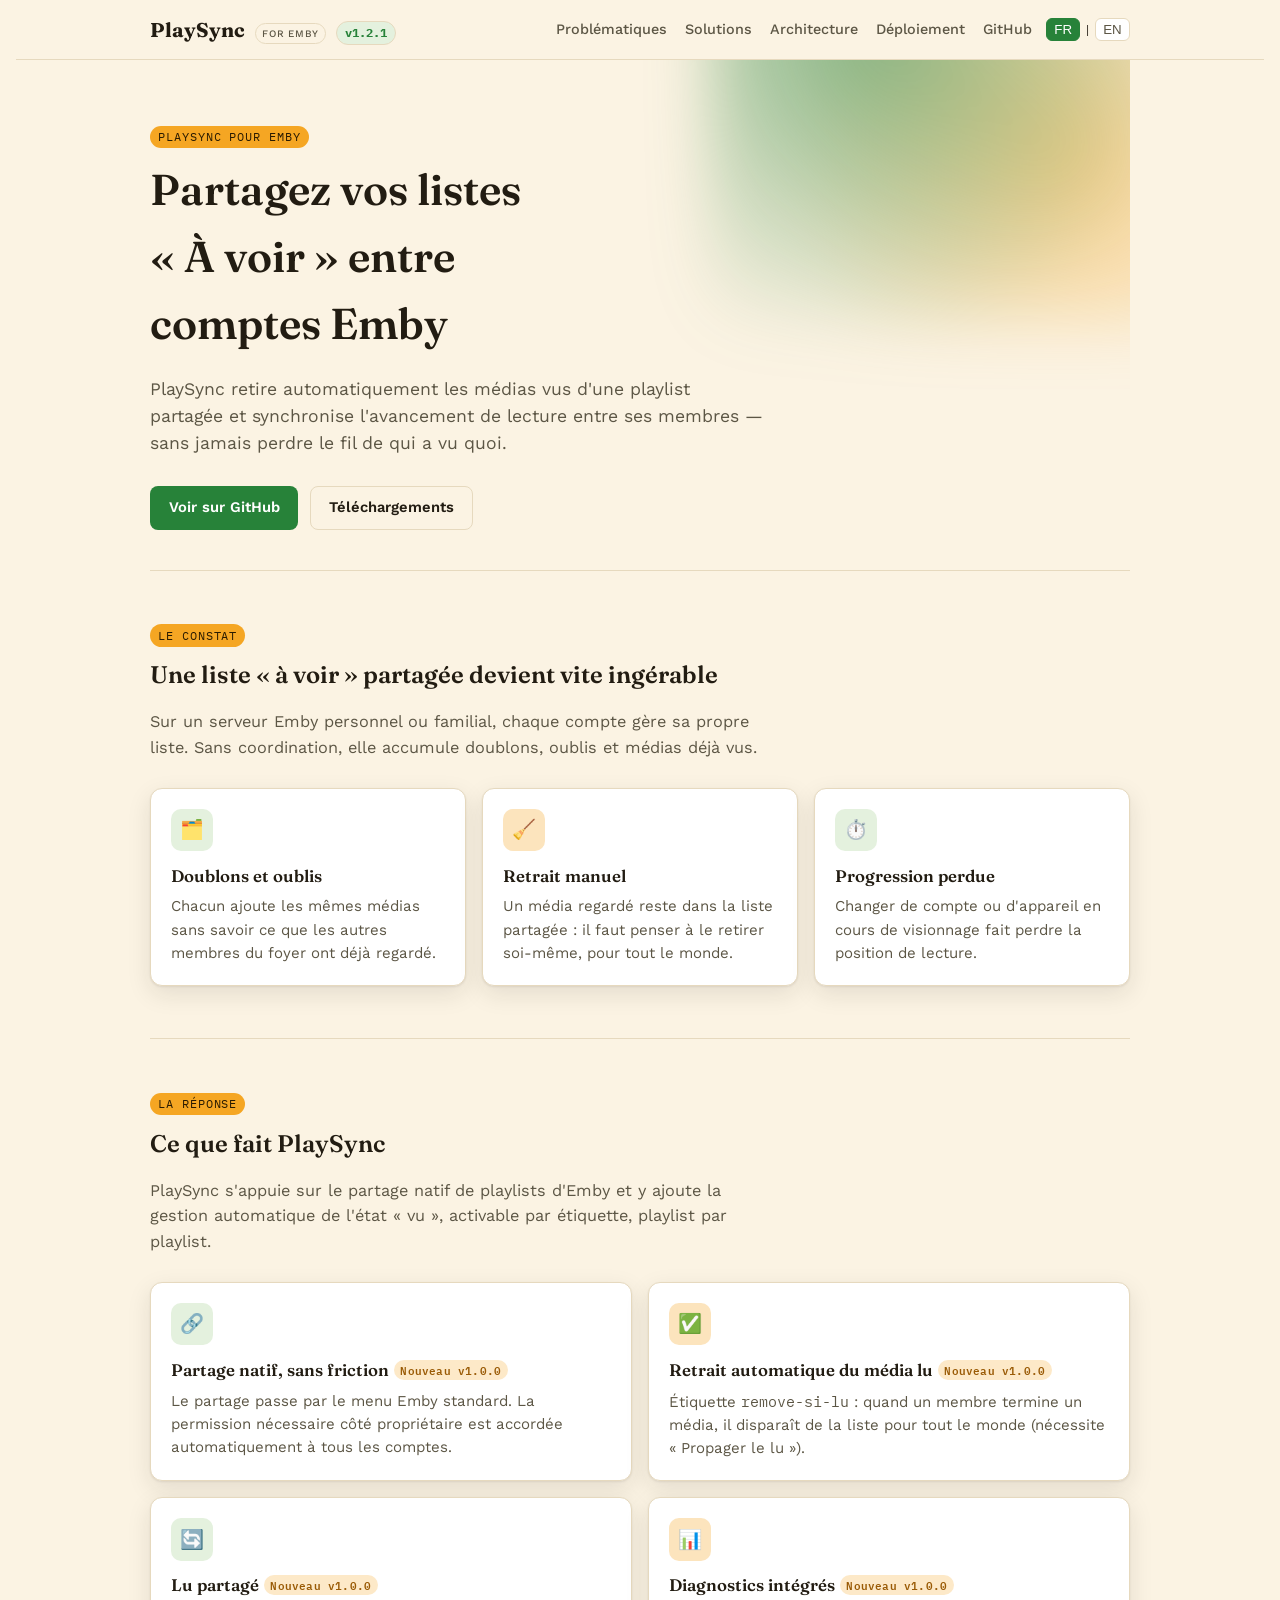
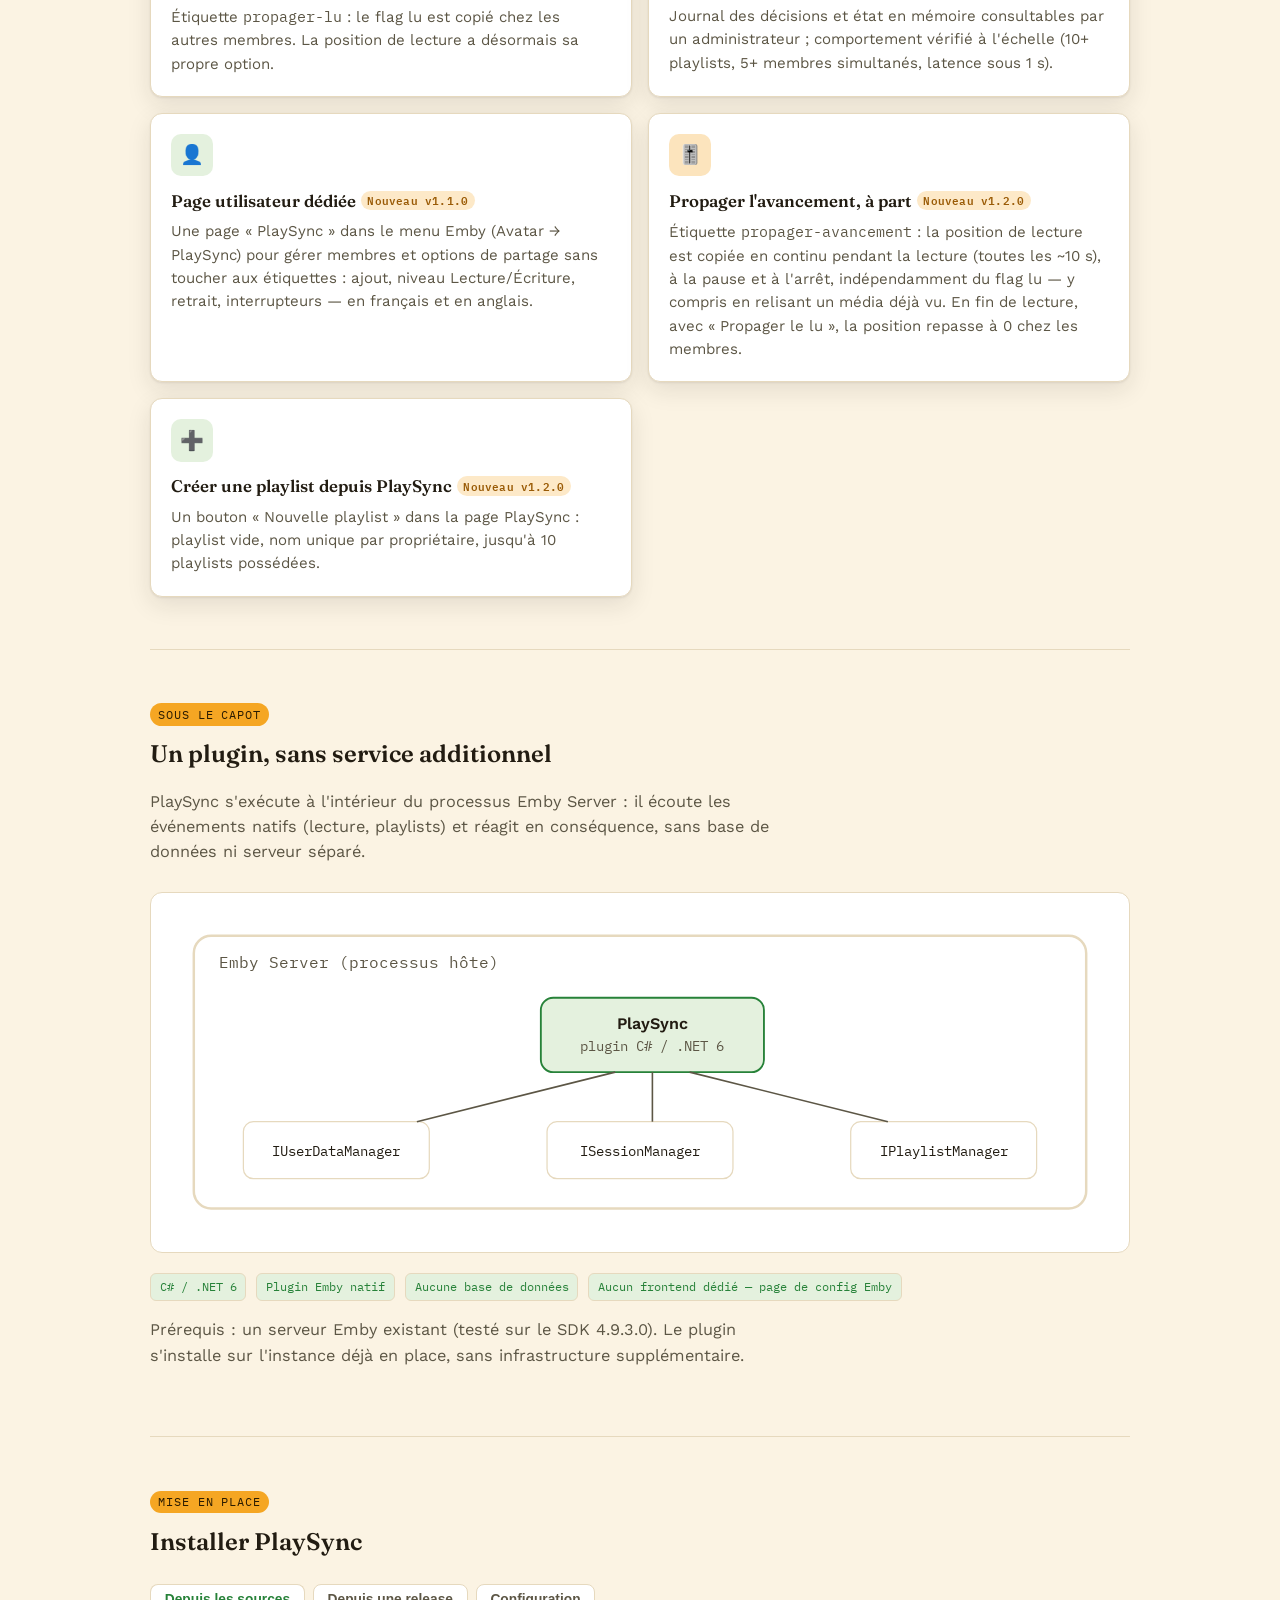
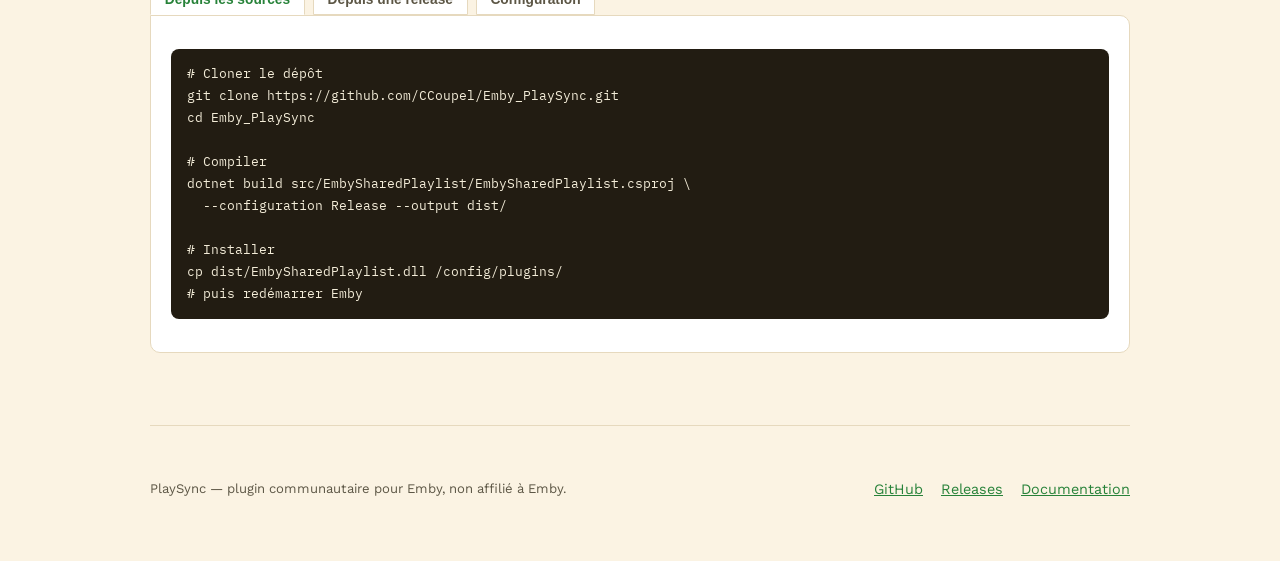
==== commit 465ea9bc: "docs(site): site marketing v1.2.1 (source MARKETING/) Co-Authored-By: Claude Sonnet 5.5 <noreply@ant" ====
--- a/MARKETING/index.html
+++ b/MARKETING/index.html
@@ -16,7 +16,7 @@
     <div class="brand">
       <span>PlaySync</span>
       <span class="for-emby">for Emby</span>
-      <span class="version-pill">v1.2.0</span>
+      <span class="version-pill">v1.2.1</span>
     </div>
     <nav>
       <a href="#problems" data-i18n="nav.problems">Problématiques</a>
